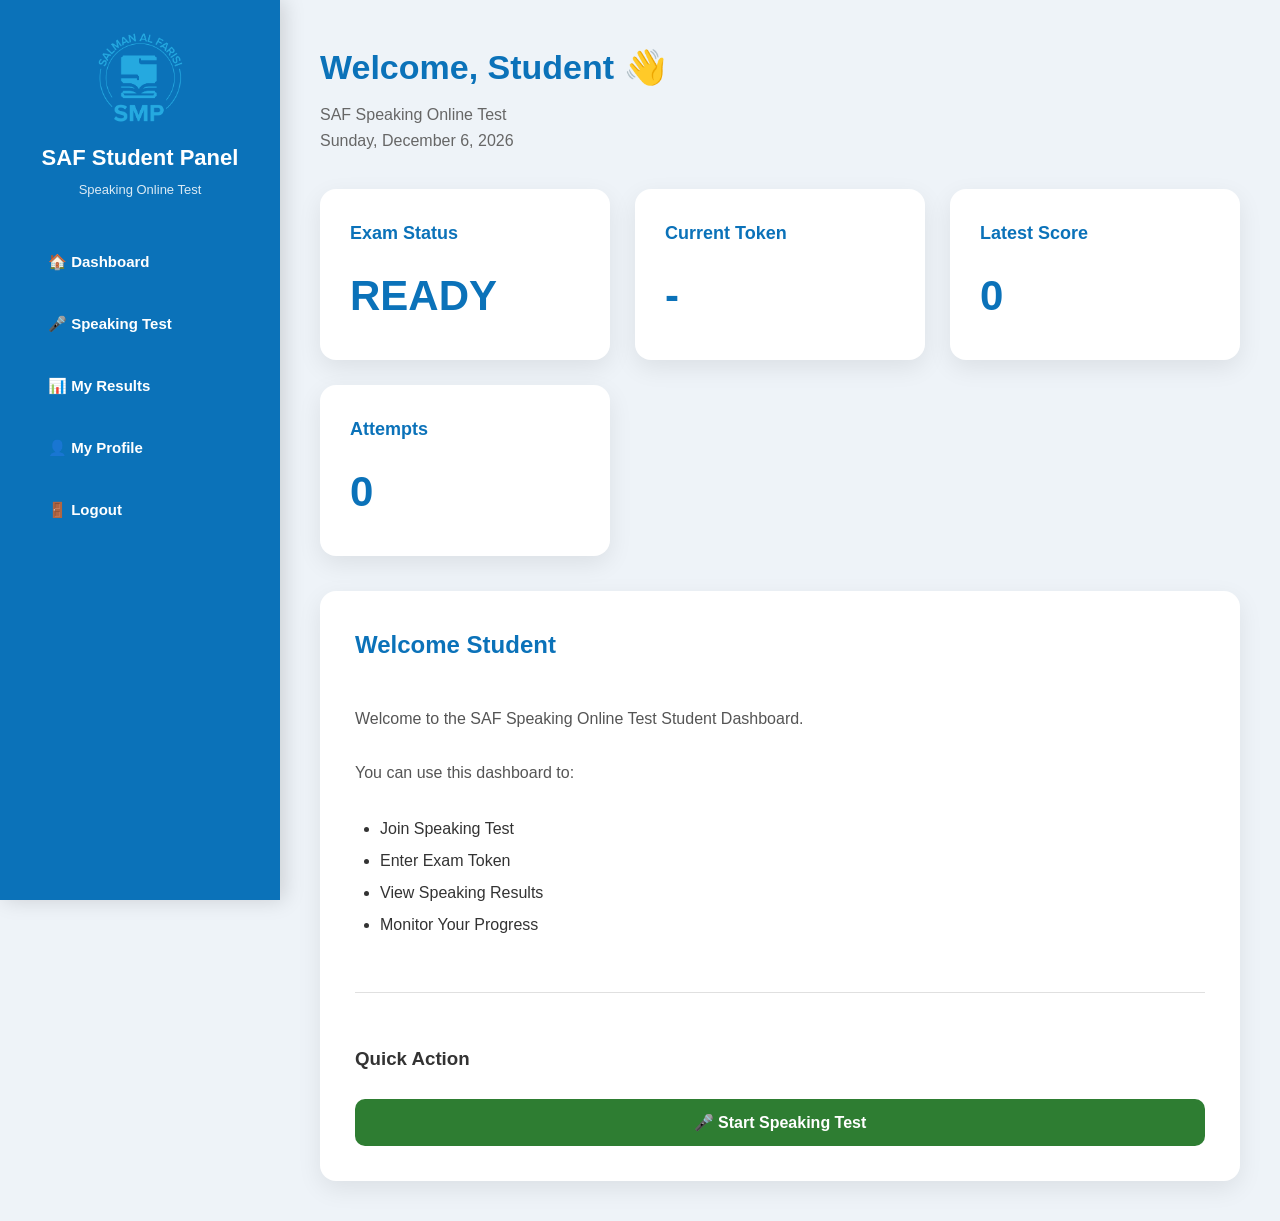
==== dashboard_student.html @ 109d5bc9 "Deskripsi perubahan" ====
<!DOCTYPE html>
<html lang="en">

<head>

<meta charset="UTF-8">

<meta name="viewport"
content="width=device-width, initial-scale=1.0">

<title>Student Dashboard</title>

<link rel="icon" href="images/logo.png">

<link rel="stylesheet" href="css/style.css">

<style>

*{
    margin:0;
    padding:0;
    box-sizing:border-box;
}

body{
    background:#eef3f8;
    font-family:Arial,Helvetica,sans-serif;
    color:#333;
}

.dashboard{
    display:flex;
    min-height:100vh;
}

/* =====================================
SIDEBAR
===================================== */

.sidebar{
    width:280px;
    background:#0B72B9;
    color:white;
    padding:30px;
    box-shadow:4px 0 20px rgba(0,0,0,.15);
}

.sidebar img{
    width:120px;
    display:block;
    margin:auto;
    margin-bottom:15px;
}

.sidebar h2{
    text-align:center;
    font-size:22px;
    margin-bottom:5px;
}

.sidebar p{
    text-align:center;
    font-size:13px;
    opacity:.85;
    margin-bottom:35px;
}

.menu{
    display:flex;
    flex-direction:column;
    gap:10px;
}

.menu a{
    color:white;
    text-decoration:none;
    padding:14px 18px;
    border-radius:10px;
    transition:.25s;
    font-size:15px;
    font-weight:bold;
}

.menu a:hover{
    background:white;
    color:#0B72B9;
    transform:translateX(6px);
}

/* =====================================
MAIN
===================================== */

.main{
    flex:1;
    padding:40px;
}

.header{
    display:flex;
    justify-content:space-between;
    align-items:center;
    margin-bottom:35px;
}

.header h1{
    font-size:34px;
    color:#0B72B9;
    margin-bottom:8px;
}

.header p{
    color:#666;
    line-height:1.6;
}

/* =====================================
CARDS
===================================== */

.cards{
    display:grid;
    grid-template-columns:repeat(auto-fit,minmax(240px,1fr));
    gap:25px;
}

.card-box{
    background:white;
    border-radius:16px;
    padding:30px;
    box-shadow:0 8px 25px rgba(0,0,0,.08);
    transition:.25s;
}

.card-box:hover{
    transform:translateY(-6px);
    box-shadow:0 15px 35px rgba(0,0,0,.12);
}

.card-box h3{
    color:#0B72B9;
    margin-bottom:15px;
    font-size:18px;
}

.number{
    font-size:42px;
    font-weight:bold;
    color:#0B72B9;
}

/* =====================================
CONTENT
===================================== */

.content{
    margin-top:35px;
    background:white;
    border-radius:16px;
    padding:35px;
    min-height:500px;
    box-shadow:0 8px 25px rgba(0,0,0,.08);
}

/* =====================================
BUTTON
===================================== */

.btn{
    padding:14px 24px;
    border:none;
    border-radius:10px;
    cursor:pointer;
    font-size:16px;
    font-weight:bold;
}

.student{
    background:#0B72B9;
    color:white;
}

.student:hover{
    background:#095c95;
}

/* =====================================
RESPONSIVE
===================================== */

@media(max-width:900px){

.dashboard{
    flex-direction:column;
}

.sidebar{
    width:100%;
}

.main{
    padding:25px;
}

.cards{
    grid-template-columns:1fr;
}

}

</style>

</head>

<body>

<div class="dashboard">

<!-- =====================================
SIDEBAR
===================================== -->

<aside class="sidebar">

<img
src="images/logo.png"
alt="Logo">

<h2>SAF Student Panel</h2>

<p>
Speaking Online Test
</p>

<nav class="menu">

<a href="#">
🏠 Dashboard
</a>

<a href="speaking.html">
🎤 Speaking Test
</a>

<a href="#">
📊 My Results
</a>

<a href="#">
👤 My Profile
</a>

<a href="index.html">
🚪 Logout
</a>

</nav>

</aside>

<!-- =====================================
MAIN
===================================== -->

<main class="main">

<div class="header">

<div>

<h1>

Welcome,
<span id="studentName">

Student

</span>

👋

</h1>

<p>

SAF Speaking Online Test

<br>

<span id="todayDate">

Loading...

</span>

</p>

</div>

</div>

<!-- =====================================
CARDS
===================================== -->

<section class="cards">

<div class="card-box">

<h3>Exam Status</h3>

<div
class="number"
id="examStatus">

READY

</div>

</div>

<div class="card-box">

<h3>Current Token</h3>

<div
class="number"
id="examToken">

-

</div>

</div>

<div class="card-box">

<h3>Latest Score</h3>

<div
class="number"
id="latestScore">

0

</div>

</div>

<div class="card-box">

<h3>Attempts</h3>

<div
class="number"
id="attemptCount">

0

</div>

</div>

</section>

<!-- =====================================
CONTENT
===================================== -->

<section
class="content">

<h2>

Welcome Student

</h2>

<br>

<p>

Welcome to the SAF Speaking Online Test Student Dashboard.

</p>

<br>

<p>

You can use this dashboard to:

</p>

<br>

<ul style="padding-left:25px;line-height:2;">

<li>Join Speaking Test</li>

<li>Enter Exam Token</li>

<li>View Speaking Results</li>

<li>Monitor Your Progress</li>

</ul>

<br>

<hr>

<br>

<h3>

Quick Action

</h3>

<br>

<button
class="btn student"
onclick="location.href='speaking.html'">

🎤 Start Speaking Test

</button>

</section>

</main>

</div>

<script src="js/config.js"></script>
<script src="js/api.js"></script>
<script src="js/student.js"></script>

<script>

/* ==========================================
Dashboard Helper
========================================== */

(function(){

const session =
JSON.parse(
sessionStorage.getItem(CONFIG.SESSION_KEY) || "{}"
);

if(session.nama){

document.getElementById("studentName").textContent =
session.nama;

}

const today = new Date();

document.getElementById("todayDate").textContent =
today.toLocaleDateString(
"en-US",
{
weekday:"long",
year:"numeric",
month:"long",
day:"numeric"
}
);

})();

</script>

</body>

</html>
---- css/style.css ----
/* ==========================================================
   SAF Speaking Online Test
   Stable UI v4.0
   PART 1
   Global + Landing Page + Login
========================================================== */

/* ==========================================================
   RESET
========================================================== */

*{
    margin:0;
    padding:0;
    box-sizing:border-box;
}

html{

    scroll-behavior:smooth;

}

body{

    font-family:
        "Segoe UI",
        Arial,
        Helvetica,
        sans-serif;

    background:#eef3f8;

    color:#333;

    line-height:1.6;

}

/* ==========================================================
   LINK
========================================================== */

a{

    text-decoration:none;

    color:inherit;

}

/* ==========================================================
   IMAGE
========================================================== */

img{

    max-width:100%;

    display:block;

}

/* ==========================================================
   LANDING PAGE
========================================================== */

.container{

    width:100%;

    min-height:100vh;

    display:flex;

    justify-content:center;

    align-items:center;

    padding:40px;

}

/* ==========================================================
   CARD
========================================================== */

.card{

    width:100%;

    max-width:620px;

    background:#fff;

    border-radius:20px;

    padding:45px;

    text-align:center;

    box-shadow:
        0 10px 35px
        rgba(0,0,0,.08);

}

/* ==========================================================
   LOGO
========================================================== */

.logo{

    width:120px;

    height:120px;

    object-fit:contain;

    margin:0 auto 25px;

}

/* ==========================================================
   TITLE
========================================================== */

.card h1{

    color:#0B72B9;

    font-size:34px;

    margin-bottom:18px;

}

/* ==========================================================
   DESCRIPTION
========================================================== */

.card p{

    color:#666;

    font-size:16px;

    margin-bottom:35px;

}

/* ==========================================================
   BUTTON GROUP
========================================================== */

.button-group{

    display:flex;

    flex-direction:column;

    gap:18px;

}

/* ==========================================================
   BUTTON
========================================================== */

.btn{

    display:block;

    width:100%;

    padding:16px;

    border:none;

    border-radius:12px;

    font-size:17px;

    font-weight:700;

    cursor:pointer;

    transition:.25s;

}

/* ==========================================================
   TEACHER BUTTON
========================================================== */

.btn.teacher{

    background:#0B72B9;

    color:#fff;

}

.btn.teacher:hover{

    background:#095d97;

}

/* ==========================================================
   STUDENT BUTTON
========================================================== */

.btn.student{

    background:#2E7D32;

    color:#fff;

}

.btn.student:hover{

    background:#236527;

}

/* ==========================================================
   LOGIN PAGE
========================================================== */

.login-box{

    width:100%;

    max-width:520px;

    margin:auto;

}

.login-title{

    color:#0B72B9;

    font-size:30px;

    margin-bottom:10px;

}

.login-subtitle{

    color:#666;

    margin-bottom:30px;

}

.login-box label{

    display:block;

    text-align:left;

    margin-bottom:8px;

    font-weight:600;

}

.login-box input,

.login-box select{

    width:100%;

    padding:14px;

    border:1px solid #d7d7d7;

    border-radius:10px;

    font-size:15px;

    margin-bottom:18px;

}

.login-box input:focus,

.login-box select:focus{

    outline:none;

    border-color:#0B72B9;

}

/* ==========================================================
   FOOTER
========================================================== */

footer{

    margin-top:35px;

    color:#777;

    font-size:14px;

    line-height:1.8;

}
/* ==========================================================
   PART 2
   Dashboard Layout + Sidebar + Header + Cards
========================================================== */

/* ==========================================================
   DASHBOARD LAYOUT
========================================================== */

.dashboard{

    display:flex;

    min-height:100vh;

    background:#eef3f8;

}

/* ==========================================================
   SIDEBAR
========================================================== */

.sidebar{

    width:280px;

    background:#0B72B9;

    color:#fff;

    padding:30px 24px;

    box-shadow:
        5px 0 20px rgba(0,0,0,.10);

    position:sticky;

    top:0;

    height:100vh;

    overflow:auto;

}

/* ==========================================================
   SIDEBAR LOGO
========================================================== */

.sidebar img{

    width:95px;

    height:95px;

    object-fit:contain;

    margin:0 auto 18px;

}

/* ==========================================================
   SIDEBAR TITLE
========================================================== */

.sidebar h2{

    text-align:center;

    font-size:22px;

    margin-bottom:8px;

}

.sidebar p{

    text-align:center;

    font-size:14px;

    opacity:.85;

    margin-bottom:30px;

}

/* ==========================================================
   MENU
========================================================== */

.menu{

    display:flex;

    flex-direction:column;

    gap:10px;

}

/* ==========================================================
   MENU LINK
========================================================== */

.menu a{

    display:flex;

    align-items:center;

    gap:12px;

    padding:14px 18px;

    border-radius:12px;

    color:#fff;

    font-size:15px;

    font-weight:600;

    transition:.25s;

}

/* ==========================================================
   MENU HOVER
========================================================== */

.menu a:hover{

    background:#ffffff;

    color:#0B72B9;

    transform:translateX(5px);

}

/* ==========================================================
   ACTIVE MENU
========================================================== */

.menu a.active{

    background:#ffffff;

    color:#0B72B9;

}

/* ==========================================================
   MAIN
========================================================== */

.main{

    flex:1;

    padding:40px;

}

/* ==========================================================
   HEADER
========================================================== */

.header{

    display:flex;

    justify-content:space-between;

    align-items:center;

    margin-bottom:35px;

}

/* ==========================================================
   HEADER TITLE
========================================================== */

.header h1{

    font-size:34px;

    color:#0B72B9;

    margin-bottom:8px;

}

.header p{

    color:#666;

}

/* ==========================================================
   DASHBOARD CARDS
========================================================== */

.cards{

    display:grid;

    grid-template-columns:

        repeat(auto-fit,minmax(230px,1fr));

    gap:22px;

}

/* ==========================================================
   CARD
========================================================== */

.card-box{

    background:#fff;

    border-radius:18px;

    padding:28px;

    box-shadow:

        0 10px 25px rgba(0,0,0,.08);

    transition:.25s;

}

/* ==========================================================
   CARD HOVER
========================================================== */

.card-box:hover{

    transform:translateY(-5px);

}

/* ==========================================================
   CARD TITLE
========================================================== */

.card-box h3{

    color:#0B72B9;

    font-size:18px;

    margin-bottom:18px;

}

/* ==========================================================
   CARD NUMBER
========================================================== */

.number{

    font-size:42px;

    font-weight:700;

    color:#0B72B9;

}

/* ==========================================================
   CONTENT PANEL
========================================================== */

.content{

    margin-top:35px;

    background:#fff;

    border-radius:18px;

    padding:35px;

    box-shadow:

        0 10px 25px rgba(0,0,0,.08);

    min-height:520px;

}

/* ==========================================================
   CONTENT TITLE
========================================================== */

.content h2{

    color:#0B72B9;

    margin-bottom:15px;

}

/* ==========================================================
   CONTENT PARAGRAPH
========================================================== */

.content p{

    color:#555;

    line-height:1.8;

}
/* ==========================================================
   PART 3
   Form + Button + Table + Badge + Message
========================================================== */

/* ==========================================================
   FORM
========================================================== */

form{

    width:100%;

}

label{

    display:block;

    margin-bottom:8px;

    font-weight:600;

    color:#444;

}

input,
textarea,
select{

    width:100%;

    padding:14px 16px;

    font-size:15px;

    font-family:inherit;

    border:1px solid #d9d9d9;

    border-radius:10px;

    background:#fff;

    transition:.25s;

}

textarea{

    resize:vertical;

    min-height:120px;

}

input:focus,
textarea:focus,
select:focus{

    outline:none;

    border-color:#0B72B9;

    box-shadow:0 0 0 4px rgba(11,114,185,.12);

}

/* ==========================================================
   BUTTON
========================================================== */

button{

    cursor:pointer;

    font-family:inherit;

    border:none;

}

.btn{

    display:inline-flex;

    align-items:center;

    justify-content:center;

    gap:8px;

    min-width:120px;

    padding:13px 22px;

    border-radius:10px;

    font-size:15px;

    font-weight:700;

    transition:.25s;

}

/* ==========================================================
   SAVE BUTTON
========================================================== */

.btn.teacher{

    background:#0B72B9;

    color:#fff;

}

.btn.teacher:hover{

    background:#085c95;

}

/* ==========================================================
   EDIT BUTTON
========================================================== */

.btn.edit{

    background:#1976D2;

    color:#fff;

}

.btn.edit:hover{

    background:#1565C0;

}

/* ==========================================================
   DELETE BUTTON
========================================================== */

.btn.delete{

    background:#E53935;

    color:#fff;

}

.btn.delete:hover{

    background:#C62828;

}

/* ==========================================================
   CANCEL BUTTON
========================================================== */

.btn.cancel{

    background:#9E9E9E;

    color:#fff;

}

.btn.cancel:hover{

    background:#757575;

}

/* ==========================================================
   TABLE
========================================================== */

.table-wrapper{

    overflow-x:auto;

    margin-top:20px;

    border-radius:12px;

}

table{

    width:100%;

    border-collapse:collapse;

    background:#fff;

}

thead{

    background:#0B72B9;

}

thead th{

    color:#fff;

    padding:14px;

    font-size:15px;

    text-align:left;

}

tbody td{

    padding:14px;

    border-bottom:1px solid #ececec;

    vertical-align:middle;

}

tbody tr{

    transition:.20s;

}

tbody tr:hover{

    background:#F5F9FC;

}

/* ==========================================================
   ACTION BUTTON
========================================================== */

.action{

    display:flex;

    gap:8px;

    flex-wrap:wrap;

}

/* ==========================================================
   BADGE
========================================================== */

.badge{

    display:inline-block;

    padding:6px 12px;

    border-radius:30px;

    font-size:12px;

    font-weight:700;

    color:#fff;

}

.badge.easy{

    background:#43A047;

}

.badge.medium{

    background:#FB8C00;

}

.badge.hard{

    background:#E53935;

}

.badge.active{

    background:#0B72B9;

}

.badge.inactive{

    background:#9E9E9E;

}

/* ==========================================================
   MESSAGE
========================================================== */

.message{

    margin:20px 0;

    padding:15px 18px;

    border-radius:10px;

    font-size:15px;

}

.message.success{

    background:#E8F5E9;

    color:#2E7D32;

    border-left:5px solid #43A047;

}

.message.error{

    background:#FFEBEE;

    color:#C62828;

    border-left:5px solid #E53935;

}

.message.info{

    background:#E3F2FD;

    color:#1565C0;

    border-left:5px solid #0B72B9;

}

/* ==========================================================
   HR
========================================================== */

hr{

    border:none;

    border-top:1px solid #E0E0E0;

    margin:25px 0;

}

/* ==========================================================
   SMALL TEXT
========================================================== */

small{

    color:#777;

    font-size:13px;

}
/* ==========================================================
   PART 4
   Responsive + Loading + Utility
   FINAL
========================================================== */

/* ==========================================================
   LOADING
========================================================== */

.loading{

    display:flex;

    justify-content:center;

    align-items:center;

    padding:40px;

    color:#0B72B9;

    font-weight:600;

}

.spinner{

    width:40px;

    height:40px;

    border:4px solid #E3F2FD;

    border-top:4px solid #0B72B9;

    border-radius:50%;

    animation:spin .9s linear infinite;

    margin-right:15px;

}

@keyframes spin{

    from{

        transform:rotate(0deg);

    }

    to{

        transform:rotate(360deg);

    }

}

/* ==========================================================
   FADE
========================================================== */

.fade{

    animation:fadeIn .25s ease;

}

@keyframes fadeIn{

    from{

        opacity:0;

        transform:translateY(10px);

    }

    to{

        opacity:1;

        transform:translateY(0);

    }

}

/* ==========================================================
   SHADOW
========================================================== */

.shadow{

    box-shadow:

        0 8px 25px rgba(0,0,0,.08);

}

/* ==========================================================
   TEXT
========================================================== */

.text-center{

    text-align:center;

}

.text-right{

    text-align:right;

}

.text-left{

    text-align:left;

}

/* ==========================================================
   MARGIN
========================================================== */

.mt-10{

    margin-top:10px;

}

.mt-20{

    margin-top:20px;

}

.mt-30{

    margin-top:30px;

}

.mb-10{

    margin-bottom:10px;

}

.mb-20{

    margin-bottom:20px;

}

.mb-30{

    margin-bottom:30px;

}

/* ==========================================================
   FLEX
========================================================== */

.flex{

    display:flex;

}

.flex-between{

    display:flex;

    justify-content:space-between;

    align-items:center;

}

.flex-center{

    display:flex;

    justify-content:center;

    align-items:center;

}

.gap-10{

    gap:10px;

}

.gap-20{

    gap:20px;

}

/* ==========================================================
   WIDTH
========================================================== */

.w-100{

    width:100%;

}

.w-50{

    width:50%;

}

/* ==========================================================
   CARD TITLE
========================================================== */

.section-title{

    color:#0B72B9;

    font-size:24px;

    font-weight:700;

    margin-bottom:20px;

}

/* ==========================================================
   TABLE RESPONSIVE
========================================================== */

.table-wrapper{

    overflow-x:auto;

}

/* ==========================================================
   TABLE BUTTON
========================================================== */

table button{

    margin:2px;

}

/* ==========================================================
   RESPONSIVE TABLET
========================================================== */

@media (max-width:1024px){

.dashboard{

    flex-direction:column;

}

.sidebar{

    width:100%;

    height:auto;

    position:relative;

}

.main{

    padding:25px;

}

.cards{

    grid-template-columns:

        repeat(2,minmax(220px,1fr));

}

.logo{

    width:100px;

    height:100px;

}

}

/* ==========================================================
   RESPONSIVE MOBILE
========================================================== */

@media (max-width:768px){

.container{

    padding:20px;

}

.card{

    padding:30px;

}

.card h1{

    font-size:28px;

}

.header{

    flex-direction:column;

    align-items:flex-start;

}

.header h1{

    font-size:28px;

}

.cards{

    grid-template-columns:1fr;

}

.main{

    padding:18px;

}

.content{

    padding:20px;

}

.btn{

    width:100%;

}

.action{

    flex-direction:column;

}

.logo{

    width:90px;

    height:90px;

}

.sidebar{

    padding:20px;

}

}

/* ==========================================================
   SMALL MOBILE
========================================================== */

@media (max-width:480px){

.card{

    padding:22px;

}

.card h1{

    font-size:24px;

}

.card p{

    font-size:14px;

}

.header h1{

    font-size:24px;

}

.number{

    font-size:32px;

}

.sidebar img{

    width:75px;

    height:75px;

}

}

/* ==========================================================
   END OF FILE
========================================================== */
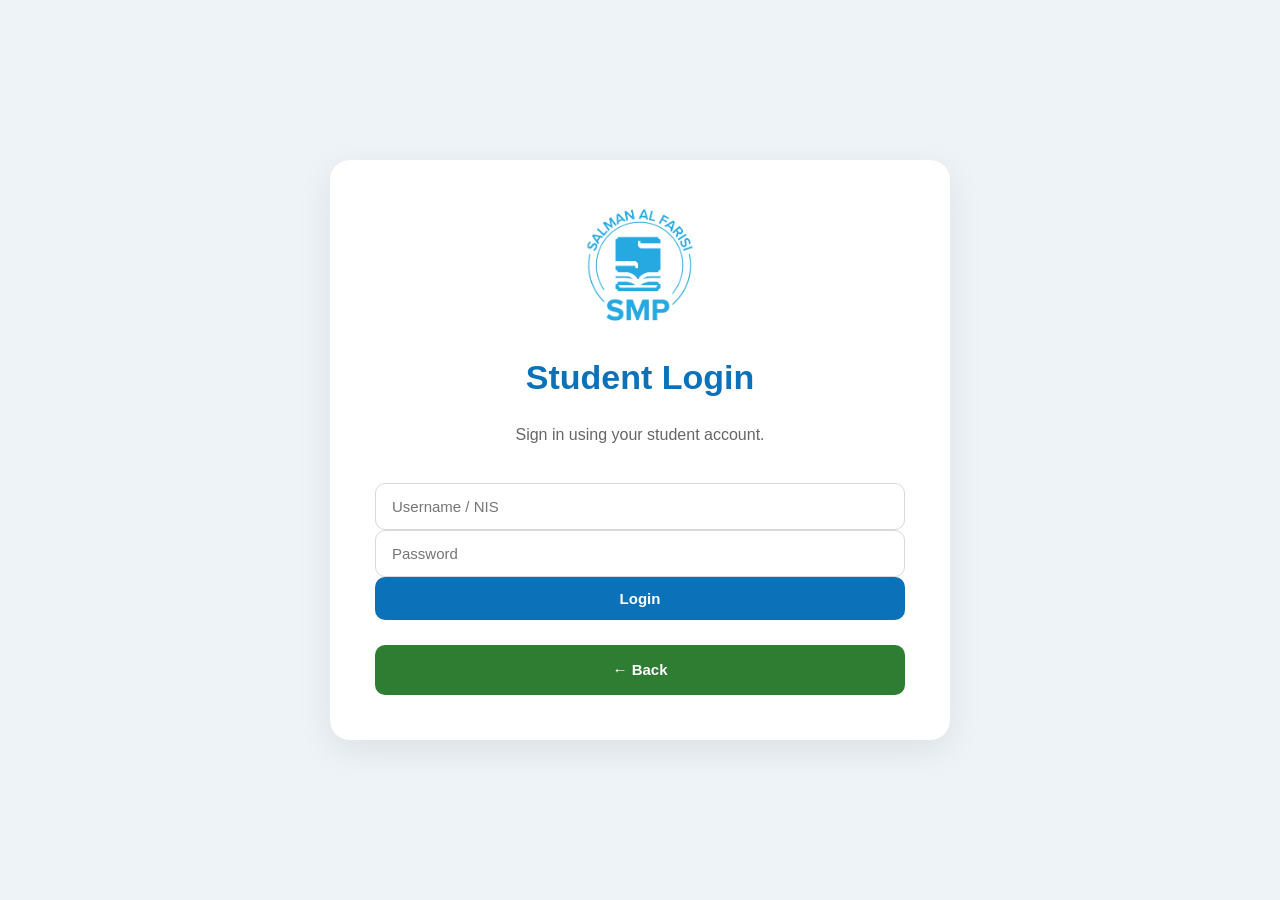
==== commit 8e47e5f2: "Finalize student dashboard and result synchronization" ====
--- a/dashboard_student.html
+++ b/dashboard_student.html
@@ -5,16 +5,28 @@
 
 <meta charset="UTF-8">
 
-<meta name="viewport"
-content="width=device-width, initial-scale=1.0">
+<meta
+    name="viewport"
+    content="width=device-width, initial-scale=1.0"
+>
 
 <title>Student Dashboard</title>
 
-<link rel="icon" href="images/logo.png">
-
-<link rel="stylesheet" href="css/style.css">
+<link
+    rel="icon"
+    href="images/logo.png"
+>
+
+<link
+    rel="stylesheet"
+    href="css/style.css"
+>
 
 <style>
+
+/* =====================================
+   RESET
+===================================== */
 
 *{
     margin:0;
@@ -22,19 +34,30 @@
     box-sizing:border-box;
 }
 
+
+/* =====================================
+   BODY
+===================================== */
+
 body{
     background:#eef3f8;
     font-family:Arial,Helvetica,sans-serif;
     color:#333;
 }
 
+
+/* =====================================
+   DASHBOARD
+===================================== */
+
 .dashboard{
     display:flex;
     min-height:100vh;
 }
 
-/* =====================================
-SIDEBAR
+
+/* =====================================
+   SIDEBAR
 ===================================== */
 
 .sidebar{
@@ -64,6 +87,11 @@
     opacity:.85;
     margin-bottom:35px;
 }
+
+
+/* =====================================
+   MENU
+===================================== */
 
 .menu{
     display:flex;
@@ -87,14 +115,20 @@
     transform:translateX(6px);
 }
 
-/* =====================================
-MAIN
+
+/* =====================================
+   MAIN
 ===================================== */
 
 .main{
     flex:1;
     padding:40px;
 }
+
+
+/* =====================================
+   HEADER
+===================================== */
 
 .header{
     display:flex;
@@ -114,13 +148,15 @@
     line-height:1.6;
 }
 
-/* =====================================
-CARDS
+
+/* =====================================
+   CARDS
 ===================================== */
 
 .cards{
     display:grid;
-    grid-template-columns:repeat(auto-fit,minmax(240px,1fr));
+    grid-template-columns:
+        repeat(auto-fit,minmax(240px,1fr));
     gap:25px;
 }
 
@@ -149,8 +185,9 @@
     color:#0B72B9;
 }
 
-/* =====================================
-CONTENT
+
+/* =====================================
+   CONTENT
 ===================================== */
 
 .content{
@@ -162,8 +199,62 @@
     box-shadow:0 8px 25px rgba(0,0,0,.08);
 }
 
-/* =====================================
-BUTTON
+
+/* =====================================
+   RESULT TABLE
+===================================== */
+
+.result-wrapper{
+    margin-top:25px;
+    overflow-x:auto;
+}
+
+.result-table{
+    width:100%;
+    border-collapse:collapse;
+    min-width:650px;
+}
+
+.result-table th,
+.result-table td{
+    border:1px solid #ddd;
+    padding:12px;
+    text-align:left;
+}
+
+.result-table th{
+    background:#0B72B9;
+    color:white;
+}
+
+.result-table tr:nth-child(even){
+    background:#f7f9fb;
+}
+
+
+/* =====================================
+   SCORE
+===================================== */
+
+.score-badge{
+    font-weight:bold;
+    font-size:20px;
+    color:#0B72B9;
+}
+
+
+/* =====================================
+   STATUS
+===================================== */
+
+.status-text{
+    font-weight:bold;
+    color:#0B72B9;
+}
+
+
+/* =====================================
+   BUTTON
 ===================================== */
 
 .btn{
@@ -184,27 +275,64 @@
     background:#095c95;
 }
 
-/* =====================================
-RESPONSIVE
+
+/* =====================================
+   LOADING
+===================================== */
+
+.loading{
+    color:#666;
+    padding:15px 0;
+}
+
+
+/* =====================================
+   ERROR
+===================================== */
+
+.error{
+    color:#c62828;
+    background:#ffebee;
+    border-radius:8px;
+    padding:12px 15px;
+}
+
+
+/* =====================================
+   EMPTY
+===================================== */
+
+.empty{
+    color:#666;
+    padding:15px 0;
+}
+
+
+/* =====================================
+   RESPONSIVE
 ===================================== */
 
 @media(max-width:900px){
 
-.dashboard{
-    flex-direction:column;
-}
-
-.sidebar{
-    width:100%;
-}
-
-.main{
-    padding:25px;
-}
-
-.cards{
-    grid-template-columns:1fr;
-}
+    .dashboard{
+        flex-direction:column;
+    }
+
+    .sidebar{
+        width:100%;
+    }
+
+    .main{
+        padding:25px;
+    }
+
+    .cards{
+        grid-template-columns:1fr;
+    }
+
+    .header h1{
+        font-size:28px;
+    }
 
 }
 
@@ -212,269 +340,1089 @@
 
 </head>
 
+
 <body>
 
+
 <div class="dashboard">
 
+
 <!-- =====================================
-SIDEBAR
+     SIDEBAR
 ===================================== -->
 
 <aside class="sidebar">
 
-<img
-src="images/logo.png"
-alt="Logo">
-
-<h2>SAF Student Panel</h2>
-
-<p>
-Speaking Online Test
-</p>
-
-<nav class="menu">
-
-<a href="#">
-🏠 Dashboard
-</a>
-
-<a href="speaking.html">
-🎤 Speaking Test
-</a>
-
-<a href="#">
-📊 My Results
-</a>
-
-<a href="#">
-👤 My Profile
-</a>
-
-<a href="index.html">
-🚪 Logout
-</a>
-
-</nav>
+    <img
+        src="images/logo.png"
+        alt="Logo"
+    >
+
+    <h2>
+        SAF Student Panel
+    </h2>
+
+    <p>
+        Speaking Online Test
+    </p>
+
+
+    <nav class="menu">
+
+        <a href="#">
+            🏠 Dashboard
+        </a>
+
+        <a href="speaking.html">
+            🎤 Speaking Test
+        </a>
+
+        <a href="#results">
+            📊 My Results
+        </a>
+
+        <a href="#">
+            👤 My Profile
+        </a>
+
+        <a
+            href="index.html"
+            id="logoutLink"
+        >
+            🚪 Logout
+        </a>
+
+    </nav>
 
 </aside>
 
+
 <!-- =====================================
-MAIN
+     MAIN
 ===================================== -->
 
 <main class="main">
 
+
+<!-- =====================================
+     HEADER
+===================================== -->
+
 <div class="header">
 
-<div>
-
-<h1>
-
-Welcome,
-<span id="studentName">
-
-Student
-
-</span>
-
-👋
-
-</h1>
-
-<p>
-
-SAF Speaking Online Test
-
-<br>
-
-<span id="todayDate">
-
-Loading...
-
-</span>
-
-</p>
+    <div>
+
+        <h1>
+
+            Welcome,
+            <span id="studentName">
+                Student
+            </span>
+
+            👋
+
+        </h1>
+
+        <p>
+
+            SAF Speaking Online Test
+
+            <br>
+
+            <span id="todayDate">
+                Loading...
+            </span>
+
+        </p>
+
+    </div>
 
 </div>
 
+
+<!-- =====================================
+     CARDS
+===================================== -->
+
+<section class="cards">
+
+
+    <div class="card-box">
+
+        <h3>
+            Exam Status
+        </h3>
+
+        <div
+            class="number"
+            id="examStatus"
+        >
+            READY
+        </div>
+
+    </div>
+
+
+    <div class="card-box">
+
+        <h3>
+            Current Token
+        </h3>
+
+        <div
+            class="number"
+            id="examToken"
+        >
+            -
+        </div>
+
+    </div>
+
+
+    <div class="card-box">
+
+        <h3>
+            Latest Score
+        </h3>
+
+        <div
+            class="number"
+            id="latestScore"
+        >
+            0
+        </div>
+
+    </div>
+
+
+    <div class="card-box">
+
+        <h3>
+            Attempts
+        </h3>
+
+        <div
+            class="number"
+            id="attemptCount"
+        >
+            0
+        </div>
+
+    </div>
+
+
+</section>
+
+
+<!-- =====================================
+     CONTENT
+===================================== -->
+
+<section
+    class="content"
+    id="results"
+>
+
+
+    <h2>
+        Student Dashboard
+    </h2>
+
+
+    <br>
+
+
+    <p>
+        Welcome to the SAF Speaking Online Test
+        Student Dashboard.
+    </p>
+
+
+    <br>
+
+
+    <p>
+        You can use this dashboard to:
+    </p>
+
+
+    <br>
+
+
+    <ul
+        style="
+            padding-left:25px;
+            line-height:2;
+        "
+    >
+
+        <li>
+            Join Speaking Test
+        </li>
+
+        <li>
+            Enter Exam Token
+        </li>
+
+        <li>
+            View Speaking Results
+        </li>
+
+        <li>
+            Monitor Your Progress
+        </li>
+
+    </ul>
+
+
+    <br>
+
+    <hr>
+
+    <br>
+
+
+    <!-- =================================
+         RESULT SECTION
+    ================================== -->
+
+    <h3>
+        My Speaking Results
+    </h3>
+
+
+    <div
+        id="resultStatus"
+        class="loading"
+    >
+        Loading results...
+    </div>
+
+
+    <div
+        id="studentResultTable"
+        class="result-wrapper"
+    >
+    </div>
+
+
+    <br>
+
+
+    <!-- =================================
+         QUICK ACTION
+    ================================== -->
+
+    <h3>
+        Quick Action
+    </h3>
+
+
+    <br>
+
+
+    <button
+        class="btn student"
+        onclick="location.href='speaking.html'"
+    >
+
+        🎤 Start Speaking Test
+
+    </button>
+
+
+</section>
+
+
+</main>
+
+
 </div>
 
+
 <!-- =====================================
-CARDS
+     CORE JS
 ===================================== -->
 
-<section class="cards">
-
-<div class="card-box">
-
-<h3>Exam Status</h3>
-
-<div
-class="number"
-id="examStatus">
-
-READY
-
-</div>
-
-</div>
-
-<div class="card-box">
-
-<h3>Current Token</h3>
-
-<div
-class="number"
-id="examToken">
-
--
-
-</div>
-
-</div>
-
-<div class="card-box">
-
-<h3>Latest Score</h3>
-
-<div
-class="number"
-id="latestScore">
-
-0
-
-</div>
-
-</div>
-
-<div class="card-box">
-
-<h3>Attempts</h3>
-
-<div
-class="number"
-id="attemptCount">
-
-0
-
-</div>
-
-</div>
-
-</section>
-
-<!-- =====================================
-CONTENT
-===================================== -->
-
-<section
-class="content">
-
-<h2>
-
-Welcome Student
-
-</h2>
-
-<br>
-
-<p>
-
-Welcome to the SAF Speaking Online Test Student Dashboard.
-
-</p>
-
-<br>
-
-<p>
-
-You can use this dashboard to:
-
-</p>
-
-<br>
-
-<ul style="padding-left:25px;line-height:2;">
-
-<li>Join Speaking Test</li>
-
-<li>Enter Exam Token</li>
-
-<li>View Speaking Results</li>
-
-<li>Monitor Your Progress</li>
-
-</ul>
-
-<br>
-
-<hr>
-
-<br>
-
-<h3>
-
-Quick Action
-
-</h3>
-
-<br>
-
-<button
-class="btn student"
-onclick="location.href='speaking.html'">
-
-🎤 Start Speaking Test
-
-</button>
-
-</section>
-
-</main>
-
-</div>
-
 <script src="js/config.js"></script>
+
 <script src="js/api.js"></script>
-<script src="js/student.js"></script>
+
 
 <script>
 
+/* =====================================================
+   STUDENT DASHBOARD
+   ===================================================== */
+
+
 /* ==========================================
-Dashboard Helper
+   GLOBAL STATE
 ========================================== */
 
-(function(){
-
-const session =
-JSON.parse(
-sessionStorage.getItem(CONFIG.SESSION_KEY) || "{}"
+let STUDENT_SESSION = {};
+
+let STUDENT_RESULTS = [];
+
+
+/* ==========================================
+   INITIALIZE
+========================================== */
+
+document.addEventListener(
+    "DOMContentLoaded",
+    initStudentDashboard
 );
 
-if(session.nama){
-
-document.getElementById("studentName").textContent =
-session.nama;
-
-}
-
-const today = new Date();
-
-document.getElementById("todayDate").textContent =
-today.toLocaleDateString(
-"en-US",
-{
-weekday:"long",
-year:"numeric",
-month:"long",
-day:"numeric"
-}
-);
-
-})();
+
+/* ==========================================
+   INIT
+========================================== */
+
+async function initStudentDashboard(){
+
+    try{
+
+        loadStudentSession();
+
+        setupDate();
+
+        setupLogout();
+
+        await loadStudentResults();
+
+    }
+
+    catch(err){
+
+        console.error(
+            "STUDENT DASHBOARD ERROR:",
+            err
+        );
+
+        showResultError(
+            err.message ||
+            "Unable to load student dashboard."
+        );
+
+    }
+
+}
+
+
+/* ==========================================
+   LOAD SESSION
+========================================== */
+
+function loadStudentSession(){
+
+    const raw =
+        sessionStorage.getItem(
+            CONFIG.SESSION_KEY
+        );
+
+
+    if(!raw){
+
+        window.location.href =
+            "login.html?role=student";
+
+        return;
+
+    }
+
+
+    try{
+
+        STUDENT_SESSION =
+            JSON.parse(raw);
+
+    }
+
+    catch(err){
+
+        console.error(
+            "SESSION PARSE ERROR:",
+            err
+        );
+
+        sessionStorage.removeItem(
+            CONFIG.SESSION_KEY
+        );
+
+        window.location.href =
+            "login.html?role=student";
+
+        return;
+
+    }
+
+
+    if(
+        !STUDENT_SESSION ||
+        STUDENT_SESSION.role !== "student"
+    ){
+
+        sessionStorage.removeItem(
+            CONFIG.SESSION_KEY
+        );
+
+        sessionStorage.removeItem(
+            CONFIG.TOKEN_KEY
+        );
+
+        window.location.href =
+            "login.html?role=student";
+
+        return;
+
+    }
+
+
+    const name =
+        STUDENT_SESSION.nama ||
+        STUDENT_SESSION.name ||
+        STUDENT_SESSION.username ||
+        "Student";
+
+
+    const nameElement =
+        document.getElementById(
+            "studentName"
+        );
+
+
+    if(nameElement){
+
+        nameElement.textContent =
+            name;
+
+    }
+
+}
+
+
+/* ==========================================
+   DATE
+========================================== */
+
+function setupDate(){
+
+    const dateElement =
+        document.getElementById(
+            "todayDate"
+        );
+
+
+    if(!dateElement){
+
+        return;
+
+    }
+
+
+    const today =
+        new Date();
+
+
+    dateElement.textContent =
+        today.toLocaleDateString(
+            "en-US",
+            {
+                weekday:"long",
+                year:"numeric",
+                month:"long",
+                day:"numeric"
+            }
+        );
+
+}
+
+
+/* ==========================================
+   LOGOUT
+========================================== */
+
+function setupLogout(){
+
+    const logout =
+        document.getElementById(
+            "logoutLink"
+        );
+
+
+    if(!logout){
+
+        return;
+
+    }
+
+
+    logout.addEventListener(
+        "click",
+        function(e){
+
+            e.preventDefault();
+
+
+            sessionStorage.removeItem(
+                CONFIG.SESSION_KEY
+            );
+
+
+            sessionStorage.removeItem(
+                CONFIG.TOKEN_KEY
+            );
+
+
+            window.location.href =
+                "index.html";
+
+        }
+    );
+
+}
+
+
+/* ==========================================
+   LOAD STUDENT RESULTS
+========================================== */
+
+async function loadStudentResults(){
+
+    const nis =
+        STUDENT_SESSION.nis;
+
+
+    if(!nis){
+
+        console.warn(
+            "Student NIS not found in session."
+        );
+
+
+        showResultError(
+            "Student NIS tidak ditemukan pada session."
+        );
+
+        return;
+
+    }
+
+
+    setResultLoading();
+
+
+    try{
+
+        const response =
+            await apiGetStudentResult({
+
+                nis: nis
+
+            });
+
+
+        console.log(
+            "STUDENT RESULT RESPONSE:",
+            response
+        );
+
+
+        if(
+            !response ||
+            response.success !== true
+        ){
+
+            STUDENT_RESULTS = [];
+
+
+            showResultError(
+                response &&
+                response.message
+                    ? response.message
+                    : "Failed to load student results."
+            );
+
+
+            updateScoreCards();
+
+            return;
+
+        }
+
+
+        STUDENT_RESULTS =
+            Array.isArray(
+                response.data
+            )
+                ? response.data
+                : [];
+
+
+        updateScoreCards();
+
+        renderStudentResults();
+
+    }
+
+    catch(err){
+
+        console.error(
+            "LOAD STUDENT RESULTS ERROR:",
+            err
+        );
+
+
+        STUDENT_RESULTS = [];
+
+
+        showResultError(
+            err.message ||
+            "Unable to load student results."
+        );
+
+
+        updateScoreCards();
+
+    }
+
+}
+
+
+/* ==========================================
+   UPDATE SCORE CARDS
+========================================== */
+
+function updateScoreCards(){
+
+    const attemptCount =
+        STUDENT_RESULTS.length;
+
+
+    const attemptElement =
+        document.getElementById(
+            "attemptCount"
+        );
+
+
+    if(attemptElement){
+
+        attemptElement.textContent =
+            attemptCount;
+
+    }
+
+
+    const latestElement =
+        document.getElementById(
+            "latestScore"
+        );
+
+
+    if(!latestElement){
+
+        return;
+
+    }
+
+
+    if(attemptCount === 0){
+
+        latestElement.textContent =
+            "0";
+
+        return;
+
+    }
+
+
+    const latest =
+        getLatestResult();
+
+
+    latestElement.textContent =
+        latest &&
+        latest.score !== null &&
+        typeof latest.score !== "undefined"
+            ? latest.score
+            : "0";
+
+
+    const statusElement =
+        document.getElementById(
+            "examStatus"
+        );
+
+
+    if(statusElement){
+
+        statusElement.textContent =
+            attemptCount > 0
+                ? "COMPLETED"
+                : "READY";
+
+    }
+
+}
+
+
+/* ==========================================
+   GET LATEST RESULT
+========================================== */
+
+function getLatestResult(){
+
+    if(
+        !Array.isArray(
+            STUDENT_RESULTS
+        ) ||
+        STUDENT_RESULTS.length === 0
+    ){
+
+        return null;
+
+    }
+
+
+    return STUDENT_RESULTS[
+        STUDENT_RESULTS.length - 1
+    ];
+
+}
+
+
+/* ==========================================
+   RENDER RESULTS
+========================================== */
+
+function renderStudentResults(){
+
+    const status =
+        document.getElementById(
+            "resultStatus"
+        );
+
+
+    const table =
+        document.getElementById(
+            "studentResultTable"
+        );
+
+
+    if(!status || !table){
+
+        return;
+
+    }
+
+
+    if(
+        !STUDENT_RESULTS.length
+    ){
+
+        status.textContent =
+            "No speaking result yet.";
+
+        status.className =
+            "empty";
+
+
+        table.innerHTML =
+            "";
+
+        return;
+
+    }
+
+
+    status.textContent =
+        STUDENT_RESULTS.length +
+        " speaking result(s) found.";
+
+
+    status.className =
+        "status-text";
+
+
+    let html = `
+
+        <table class="result-table">
+
+            <thead>
+
+                <tr>
+
+                    <th>
+                        No
+                    </th>
+
+                    <th>
+                        Question
+                    </th>
+
+                    <th>
+                        Score
+                    </th>
+
+                    <th>
+                        Feedback
+                    </th>
+
+                    <th>
+                        Date
+                    </th>
+
+                </tr>
+
+            </thead>
+
+            <tbody>
+
+    `;
+
+
+    STUDENT_RESULTS.forEach(
+        function(result,index){
+
+            html += `
+
+                <tr>
+
+                    <td>
+                        ${index + 1}
+                    </td>
+
+                    <td>
+                        ${escapeHTML(
+                            result.question ||
+                            "-"
+                        )}
+                    </td>
+
+                    <td>
+
+                        <span class="score-badge">
+
+                            ${escapeHTML(
+                                result.score !== null &&
+                                typeof result.score !== "undefined"
+                                    ? result.score
+                                    : "0"
+                            )}
+
+                        </span>
+
+                    </td>
+
+                    <td>
+                        ${escapeHTML(
+                            result.feedback ||
+                            "-"
+                        )}
+                    </td>
+
+                    <td>
+                        ${formatDate(
+                            result.createdAt
+                        )}
+                    </td>
+
+                </tr>
+
+            `;
+
+        }
+    );
+
+
+    html += `
+
+            </tbody>
+
+        </table>
+
+    `;
+
+
+    table.innerHTML =
+        html;
+
+}
+
+
+/* ==========================================
+   RESULT LOADING
+========================================== */
+
+function setResultLoading(){
+
+    const status =
+        document.getElementById(
+            "resultStatus"
+        );
+
+
+    const table =
+        document.getElementById(
+            "studentResultTable"
+        );
+
+
+    if(status){
+
+        status.textContent =
+            "Loading results...";
+
+        status.className =
+            "loading";
+
+    }
+
+
+    if(table){
+
+        table.innerHTML =
+            "";
+
+    }
+
+}
+
+
+/* ==========================================
+   RESULT ERROR
+========================================== */
+
+function showResultError(message){
+
+    const status =
+        document.getElementById(
+            "resultStatus"
+        );
+
+
+    const table =
+        document.getElementById(
+            "studentResultTable"
+        );
+
+
+    if(status){
+
+        status.textContent =
+            message;
+
+        status.className =
+            "error";
+
+    }
+
+
+    if(table){
+
+        table.innerHTML =
+            "";
+
+    }
+
+}
+
+
+/* ==========================================
+   ESCAPE HTML
+========================================== */
+
+function escapeHTML(value){
+
+    if(
+        value === null ||
+        typeof value === "undefined"
+    ){
+
+        return "";
+
+    }
+
+
+    return String(value)
+
+        .replace(
+            /&/g,
+            "&amp;"
+        )
+
+        .replace(
+            /</g,
+            "&lt;"
+        )
+
+        .replace(
+            />/g,
+            "&gt;"
+        )
+
+        .replace(
+            /"/g,
+            "&quot;"
+        )
+
+        .replace(
+            /'/g,
+            "&#039;"
+        );
+
+}
+
+
+/* ==========================================
+   FORMAT DATE
+========================================== */
+
+function formatDate(value){
+
+    if(!value){
+
+        return "-";
+
+    }
+
+
+    const date =
+        new Date(value);
+
+
+    if(
+        Number.isNaN(
+            date.getTime()
+        )
+    ){
+
+        return escapeHTML(
+            value
+        );
+
+    }
+
+
+    return escapeHTML(
+        date.toLocaleString(
+            "en-US",
+            {
+                year:"numeric",
+                month:"short",
+                day:"numeric",
+                hour:"2-digit",
+                minute:"2-digit"
+            }
+        )
+    );
+
+}
 
 </script>
 
+
 </body>
 
 </html>
